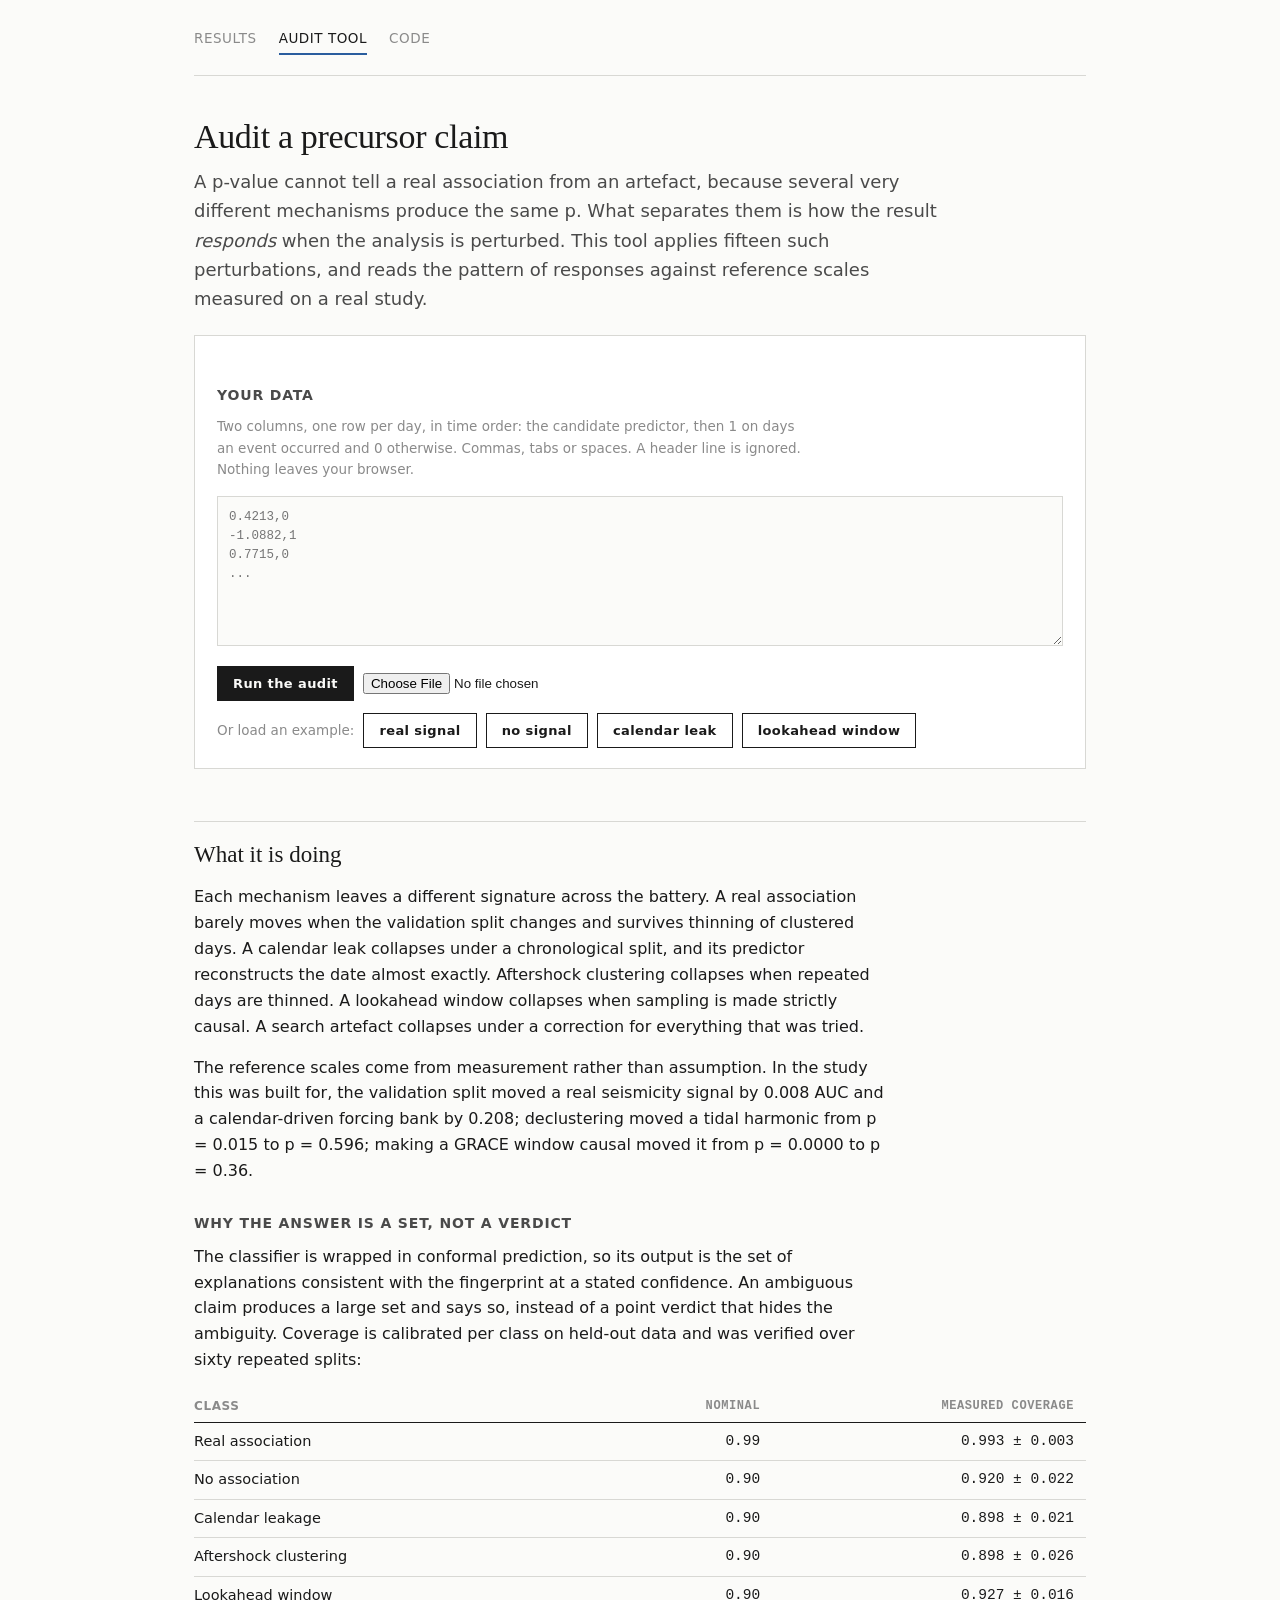
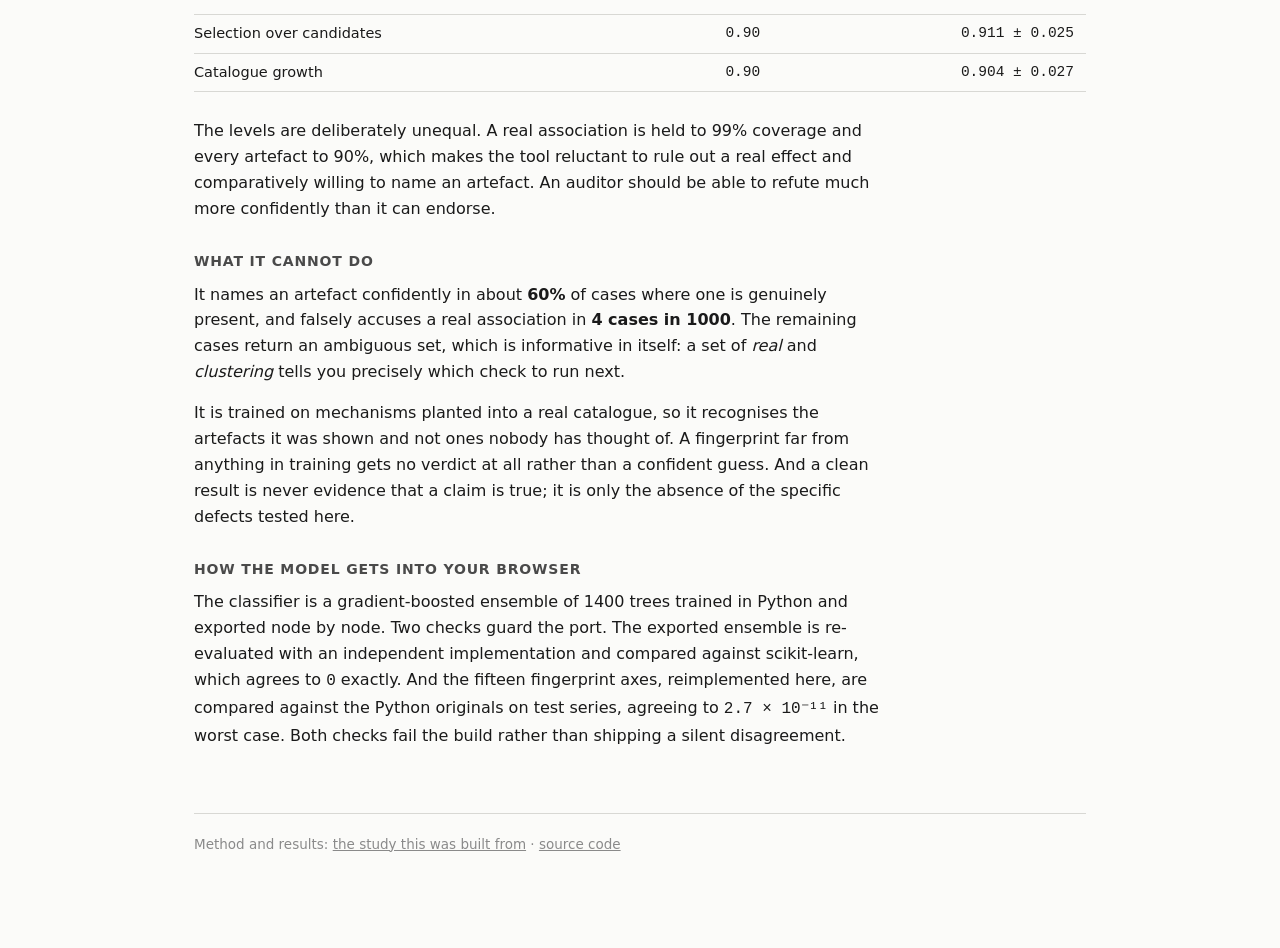
==== audit.html @ 1917dcf9 "Add the static site: results and a browser-based audit tool An orphan branch, so it carries none of " ====
<!doctype html>
<html lang="en">
<head>
<meta charset="utf-8">
<meta name="viewport" content="width=device-width, initial-scale=1">
<title>Audit a precursor claim</title>
<meta name="description" content="Fingerprint a candidate earthquake precursor against a battery of controlled perturbations, and read the answer as a calibrated conformal prediction set.">
<link rel="stylesheet" href="style.css">
</head>
<body>
<div class="wrap">

<header>
  <nav>
    <a href="./">Results</a>
    <a href="audit.html" aria-current="page">Audit tool</a>
    <a href="https://github.com/Aqshalikhsan/earthquake-forcing-bounds">Code</a>
  </nav>
</header>

<h1>Audit a precursor claim</h1>

<p class="lede">A p-value cannot tell a real association from an artefact,
because several very different mechanisms produce the same p. What separates
them is how the result <em>responds</em> when the analysis is perturbed. This
tool applies fifteen such perturbations, and reads the pattern of responses
against reference scales measured on a real study.</p>

<div class="panel">
  <h3>Your data</h3>
  <p class="note">Two columns, one row per day, in time order: the candidate
  predictor, then 1 on days an event occurred and 0 otherwise. Commas, tabs or
  spaces. A header line is ignored. Nothing leaves your browser.</p>
  <textarea id="data" spellcheck="false" placeholder="0.4213,0&#10;-1.0882,1&#10;0.7715,0&#10;..."></textarea>
  <div class="row">
    <button id="run">Run the audit</button>
    <input type="file" id="file" accept=".csv,.txt,.tsv">
  </div>
  <div class="row">
    <small>Or load an example:</small>
    <button class="ghost" data-example="real">real signal</button>
    <button class="ghost" data-example="null">no signal</button>
    <button class="ghost" data-example="calendar">calendar leak</button>
    <button class="ghost" data-example="lookahead">lookahead window</button>
  </div>
</div>

<div id="out"></div>

<h2>What it is doing</h2>

<p>Each mechanism leaves a different signature across the battery. A real
association barely moves when the validation split changes and survives
thinning of clustered days. A calendar leak collapses under a chronological
split, and its predictor reconstructs the date almost exactly. Aftershock
clustering collapses when repeated days are thinned. A lookahead window
collapses when sampling is made strictly causal. A search artefact collapses
under a correction for everything that was tried.</p>

<p>The reference scales come from measurement rather than assumption. In the
study this was built for, the validation split moved a real seismicity signal
by 0.008 AUC and a calendar-driven forcing bank by 0.208; declustering moved a
tidal harmonic from p = 0.015 to p = 0.596; making a GRACE window causal moved
it from p = 0.0000 to p = 0.36.</p>

<h3>Why the answer is a set, not a verdict</h3>

<p>The classifier is wrapped in conformal prediction, so its output is the set
of explanations consistent with the fingerprint at a stated confidence. An
ambiguous claim produces a large set and says so, instead of a point verdict
that hides the ambiguity. Coverage is calibrated per class on held-out data and
was verified over sixty repeated splits:</p>

<div class="scroll">
<table>
<thead><tr><th>Class</th><th class="n">Nominal</th><th class="n">Measured coverage</th></tr></thead>
<tbody>
<tr><td>Real association</td><td class="n">0.99</td><td class="n">0.993 ± 0.003</td></tr>
<tr><td>No association</td><td class="n">0.90</td><td class="n">0.920 ± 0.022</td></tr>
<tr><td>Calendar leakage</td><td class="n">0.90</td><td class="n">0.898 ± 0.021</td></tr>
<tr><td>Aftershock clustering</td><td class="n">0.90</td><td class="n">0.898 ± 0.026</td></tr>
<tr><td>Lookahead window</td><td class="n">0.90</td><td class="n">0.927 ± 0.016</td></tr>
<tr><td>Selection over candidates</td><td class="n">0.90</td><td class="n">0.911 ± 0.025</td></tr>
<tr><td>Catalogue growth</td><td class="n">0.90</td><td class="n">0.904 ± 0.027</td></tr>
</tbody>
</table>
</div>

<p>The levels are deliberately unequal. A real association is held to 99%
coverage and every artefact to 90%, which makes the tool reluctant to rule out
a real effect and comparatively willing to name an artefact. An auditor should
be able to refute much more confidently than it can endorse.</p>

<h3>What it cannot do</h3>

<p>It names an artefact confidently in about <strong>60%</strong> of cases
where one is genuinely present, and falsely accuses a real association in
<strong>4 cases in 1000</strong>. The remaining cases return an ambiguous set,
which is informative in itself: a set of <em>real</em> and <em>clustering</em>
tells you precisely which check to run next.</p>

<p>It is trained on mechanisms planted into a real catalogue, so it recognises
the artefacts it was shown and not ones nobody has thought of. A fingerprint
far from anything in training gets no verdict at all rather than a confident
guess. And a clean result is never evidence that a claim is true; it is only
the absence of the specific defects tested here.</p>

<h3>How the model gets into your browser</h3>

<p>The classifier is a gradient-boosted ensemble of 1400 trees trained in
Python and exported node by node. Two checks guard the port. The exported
ensemble is re-evaluated with an independent implementation and compared
against scikit-learn, which agrees to <span class="num">0</span> exactly. And
the fifteen fingerprint axes, reimplemented here, are compared against the
Python originals on test series, agreeing to
<span class="num">2.7 × 10⁻¹¹</span> in the worst case. Both checks fail the
build rather than shipping a silent disagreement.</p>

<footer>
  Method and results:
  <a href="./">the study this was built from</a> &middot;
  <a href="https://github.com/Aqshalikhsan/earthquake-forcing-bounds">source code</a>
</footer>

</div>
<script type="module" src="audit.js"></script>
</body>
</html>
---- style.css ----
/* Instrument-panel plainness: hairlines, tabular figures, no ornament.
   The palette is the one the paper's figures already use, so a reader moving
   between the two sees one object rather than two. */

:root {
  --ink: #1a1a1a;
  --ink-soft: #4a4a4a;
  --grey: #8a8a8a;
  --rule: #d8d8d4;
  --bg: #fbfbf9;
  --panel: #ffffff;
  --blue: #2a5d9e;
  --red: #b02a2a;
  --green: #2f6b4a;
  --band: #dbe3ee;
  --mono: ui-monospace, "SF Mono", "Cascadia Mono", Menlo, Consolas, monospace;
  --serif: Georgia, "Times New Roman", Times, serif;
  --sans: system-ui, -apple-system, "Segoe UI", Roboto, sans-serif;
}

@media (prefers-color-scheme: dark) {
  :root {
    --ink: #e8e8e4;
    --ink-soft: #b4b4ae;
    --grey: #8a8a86;
    --rule: #33332f;
    --bg: #16161a;
    --panel: #1d1d21;
    --blue: #6f9fd8;
    --red: #e0736d;
    --green: #63b189;
    --band: #26303d;
  }
}

* { box-sizing: border-box; }

body {
  margin: 0;
  background: var(--bg);
  color: var(--ink);
  font: 16px/1.62 var(--sans);
  -webkit-font-smoothing: antialiased;
}

.wrap { max-width: 940px; margin: 0 auto; padding: 0 24px 96px; }

header {
  border-bottom: 1px solid var(--rule);
  margin-bottom: 40px;
  padding: 28px 0 20px;
}

nav { display: flex; gap: 22px; font-size: 13.5px; letter-spacing: .04em;
      text-transform: uppercase; }
nav a { color: var(--grey); text-decoration: none; padding-bottom: 3px;
        border-bottom: 2px solid transparent; }
nav a:hover { color: var(--ink); }
nav a[aria-current] { color: var(--ink); border-bottom-color: var(--blue); }

h1 {
  font: 400 34px/1.22 var(--serif);
  margin: 30px 0 10px;
  letter-spacing: -.01em;
  text-wrap: balance;
}
h2 {
  font: 400 23px/1.3 var(--serif);
  margin: 52px 0 14px;
  padding-top: 18px;
  border-top: 1px solid var(--rule);
}
h3 { font: 600 14px/1.4 var(--sans); letter-spacing: .06em;
     text-transform: uppercase; color: var(--ink-soft); margin: 30px 0 10px; }

p { margin: 0 0 15px; max-width: 68ch; }
.lede { font-size: 18px; color: var(--ink-soft); max-width: 66ch; }
small, .note { font-size: 13.5px; color: var(--grey); }
a { color: var(--blue); }
code, .num { font-family: var(--mono); font-variant-numeric: tabular-nums; }

/* ------------------------------------------------------------- tables */
.scroll { overflow-x: auto; margin: 18px 0 26px; }
table { border-collapse: collapse; width: 100%; font-size: 14.5px; }
th, td { padding: 7px 12px 7px 0; text-align: left; vertical-align: top; }
th {
  font: 600 12px/1.4 var(--sans); letter-spacing: .05em;
  text-transform: uppercase; color: var(--grey);
  border-bottom: 1px solid var(--ink); white-space: nowrap;
}
td { border-bottom: 1px solid var(--rule); }
td.n, th.n { text-align: right; font-family: var(--mono);
             font-variant-numeric: tabular-nums; white-space: nowrap; }
tr.ref td { font-weight: 600; }
tr.ref td:first-child { color: var(--green); }

.tag { font: 600 11px/1 var(--sans); letter-spacing: .06em;
       text-transform: uppercase; padding: 4px 7px; border-radius: 2px;
       white-space: nowrap; }
.tag.null { background: var(--band); color: var(--ink); }
.tag.hit  { background: var(--green); color: #fff; }
.tag.gap  { background: transparent; color: var(--grey);
            box-shadow: inset 0 0 0 1px var(--rule); }

/* ------------------------------------------------------------- figures */
figure { margin: 26px 0 34px; }
figure img { width: 100%; height: auto; display: block;
             border: 1px solid var(--rule); background: #fff; }
figcaption { font-size: 13.5px; color: var(--grey); margin-top: 9px;
             max-width: 74ch; }

/* --------------------------------------------------------------- panels */
.panel { background: var(--panel); border: 1px solid var(--rule);
         padding: 20px 22px; margin: 22px 0; }
.grid2 { display: grid; grid-template-columns: 1fr 1fr; gap: 22px; }
@media (max-width: 720px) { .grid2 { grid-template-columns: 1fr; } }

textarea {
  width: 100%; min-height: 150px; font-family: var(--mono); font-size: 12.5px;
  line-height: 1.5; padding: 11px; border: 1px solid var(--rule);
  background: var(--bg); color: var(--ink); resize: vertical;
}
button {
  font: 600 13px/1 var(--sans); letter-spacing: .03em; padding: 10px 15px;
  border: 1px solid var(--ink); background: var(--ink); color: var(--bg);
  cursor: pointer;
}
button.ghost { background: transparent; color: var(--ink); }
button:disabled { opacity: .45; cursor: default; }
button:focus-visible, a:focus-visible, textarea:focus-visible {
  outline: 2px solid var(--blue); outline-offset: 2px;
}
.row { display: flex; gap: 9px; flex-wrap: wrap; align-items: center;
       margin-top: 12px; }

/* --------------------------------------------------------------- verdict */
.verdict { border-left: 3px solid var(--rule); padding: 4px 0 4px 16px;
           margin: 20px 0; }
.verdict h4 { font: 600 15px/1.4 var(--sans); margin: 0 0 5px; }
.verdict.artefact { border-left-color: var(--red); }
.verdict.artefact h4 { color: var(--red); }
.verdict.unclear { border-left-color: var(--grey); }
.verdict.clean { border-left-color: var(--green); }
.verdict.clean h4 { color: var(--green); }

.bar { position: relative; height: 6px; background: var(--band);
       margin-top: 5px; }
.bar > i { position: absolute; inset: 0 auto 0 0; background: var(--blue);
           display: block; }

footer { border-top: 1px solid var(--rule); margin-top: 64px; padding-top: 20px;
         font-size: 13.5px; color: var(--grey); }
footer a { color: var(--grey); }
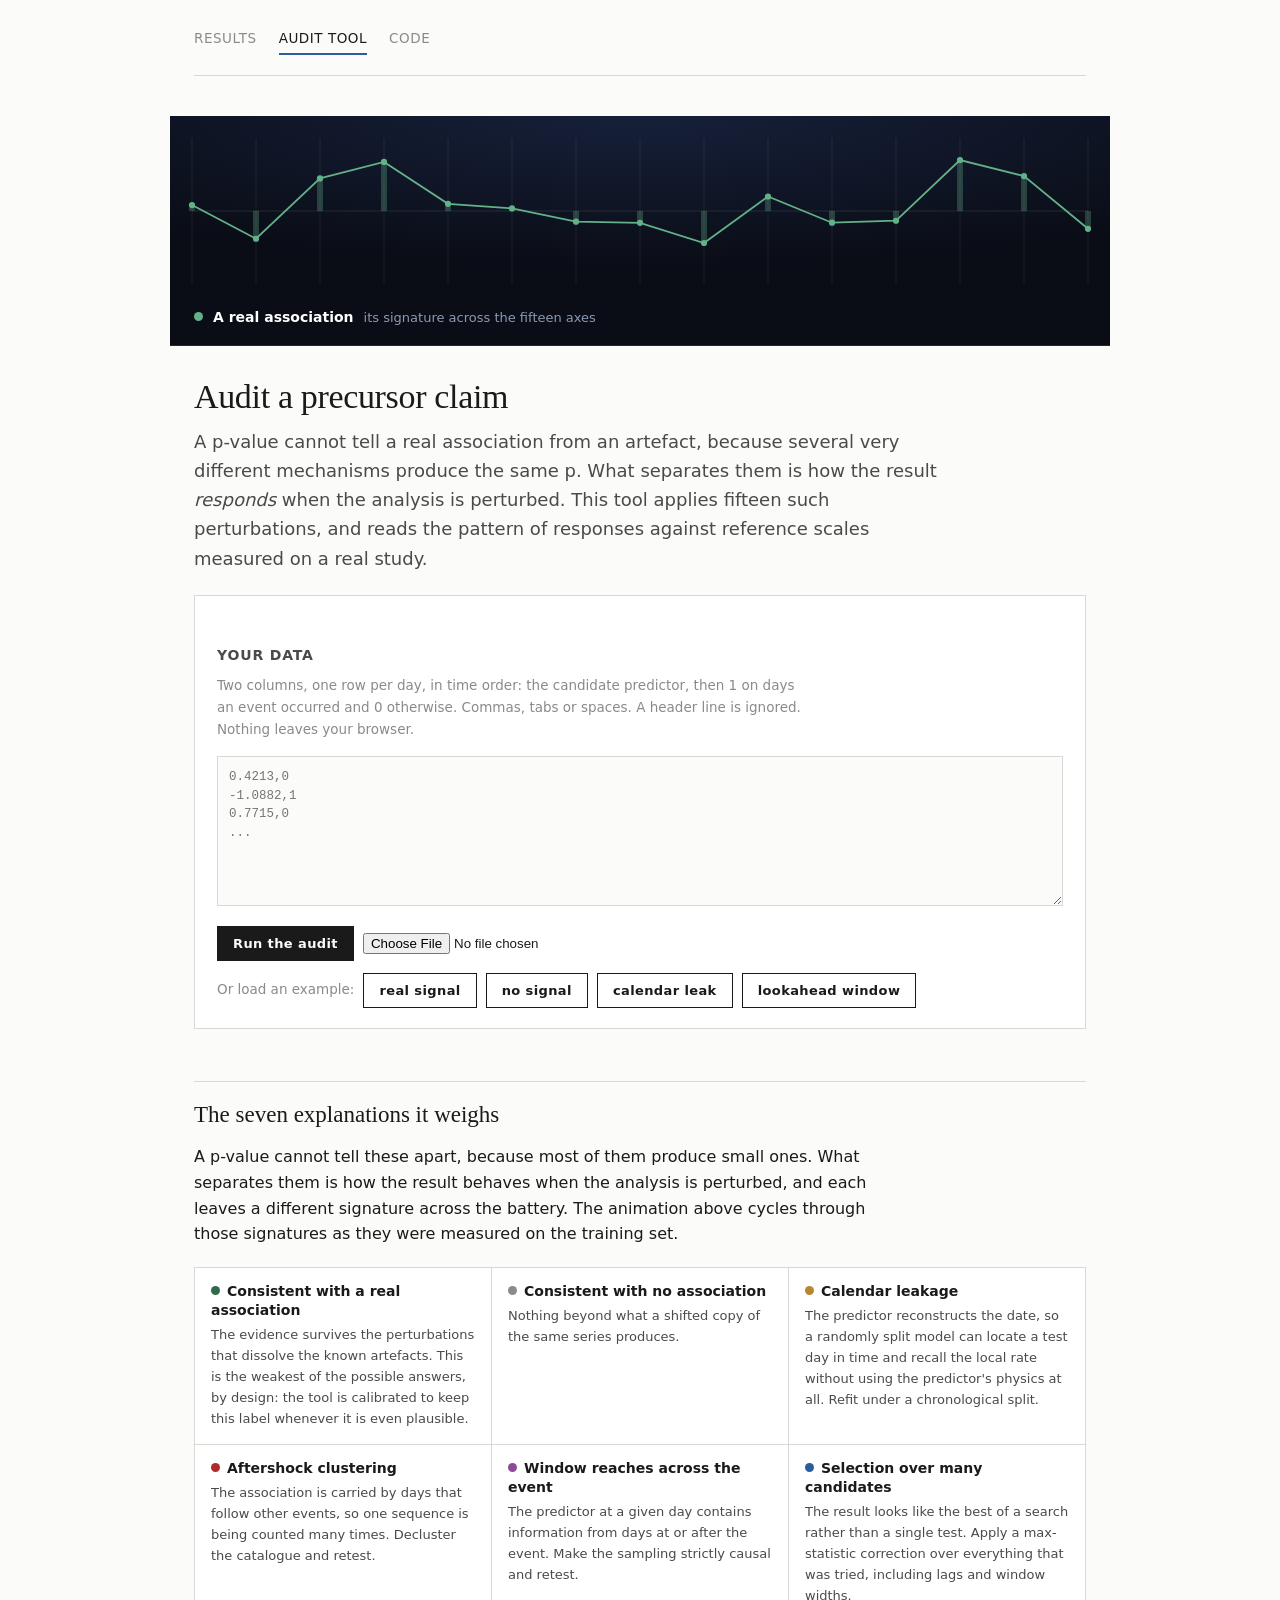
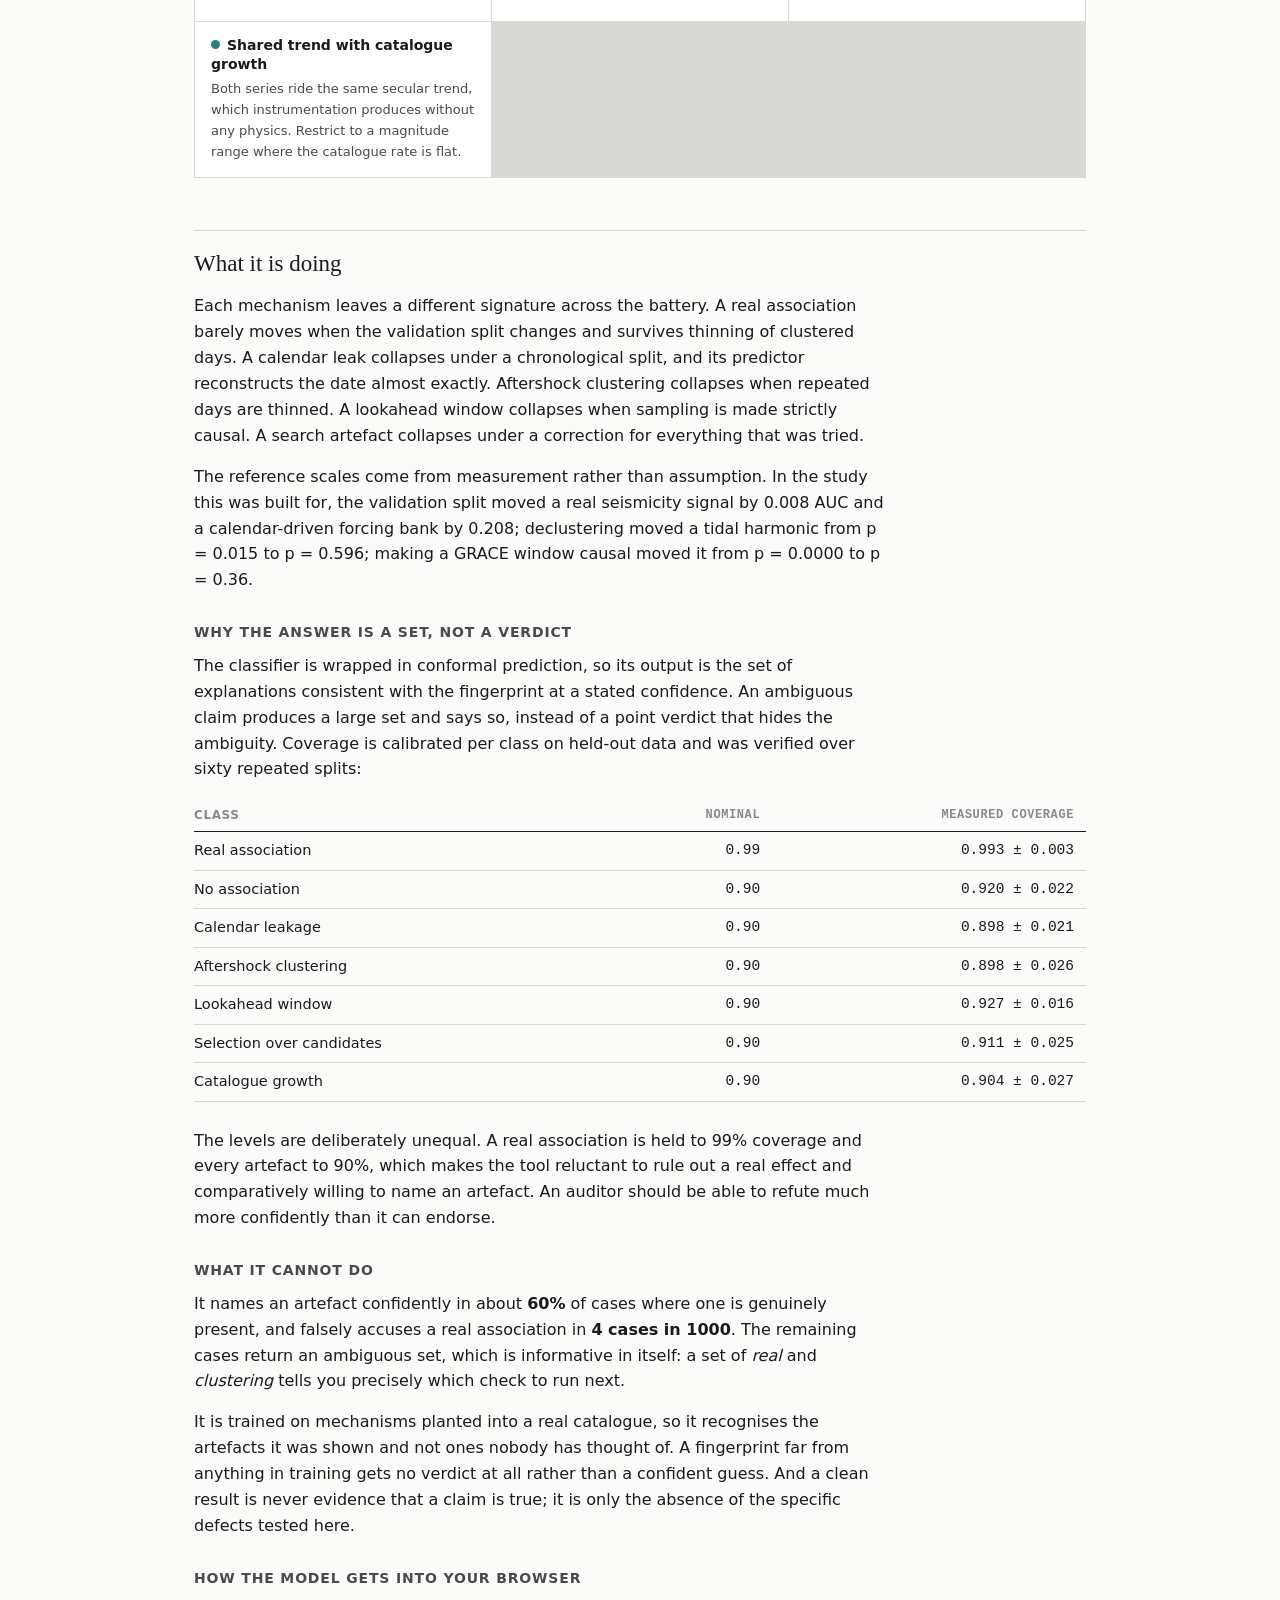
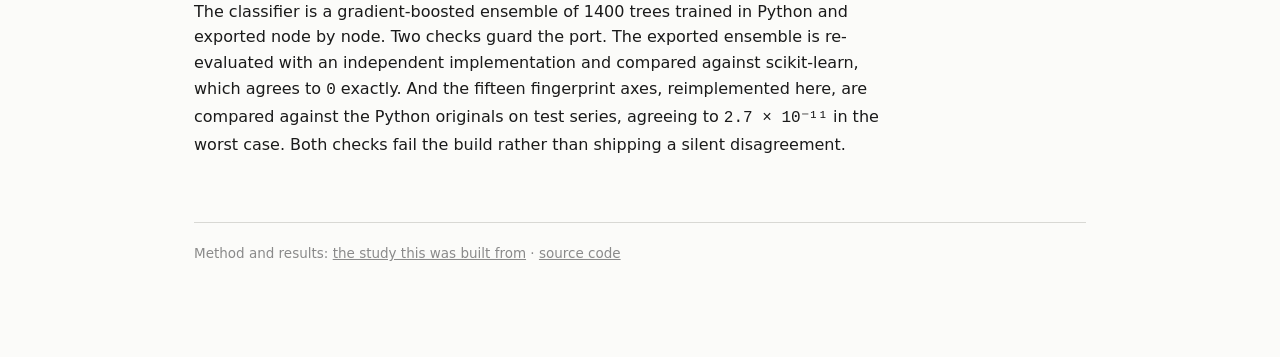
==== commit df275248: "Show the audit page what it is choosing between The tool returned numbers with nothing to read them " ====
--- a/audit.html
+++ b/audit.html
@@ -17,6 +17,11 @@
     <a href="https://github.com/Aqshalikhsan/earthquake-forcing-bounds">Code</a>
   </nav>
 </header>
+
+<section class="sig">
+  <canvas id="sig" aria-label="The signature of each mechanism across the fifteen diagnostic axes."></canvas>
+  <div class="sig-copy"><div class="sig-label" id="siglabel"></div></div>
+</section>
 
 <h1>Audit a precursor claim</h1>
 
@@ -46,6 +51,15 @@
 </div>
 
 <div id="out"></div>
+
+<h2>The seven explanations it weighs</h2>
+
+<p>A p-value cannot tell these apart, because most of them produce small ones.
+What separates them is how the result behaves when the analysis is perturbed,
+and each leaves a different signature across the battery. The animation above
+cycles through those signatures as they were measured on the training set.</p>
+
+<div class="mechs" id="mechs"></div>
 
 <h2>What it is doing</h2>
 
@@ -124,5 +138,13 @@
 
 </div>
 <script type="module" src="audit.js"></script>
+<script type="module">
+  import { mountBattery } from "./battery.js";
+  import { mountMechs } from "./audit.js";
+  const m = await (await fetch("audit_model.json")).json();
+  mountBattery(document.getElementById("sig"),
+               document.getElementById("siglabel"), m);
+  mountMechs(document.getElementById("mechs"));
+</script>
 </body>
 </html>
--- a/style.css
+++ b/style.css
@@ -151,3 +151,114 @@
 footer { border-top: 1px solid var(--rule); margin-top: 64px; padding-top: 20px;
          font-size: 13.5px; color: var(--grey); }
 footer a { color: var(--grey); }
+
+/* ============================================================== hero sky */
+/* The hero is always dark because it is a sky. Everything below follows the
+   visitor's theme; this one section commits, so its palette is literal. */
+
+.hero {
+  position: relative;
+  margin: 0 -24px 8px;
+  background: radial-gradient(120% 90% at 50% 0%, #16203a 0%, #0a0d16 62%);
+  overflow: hidden;
+  border-bottom: 1px solid #1e2740;
+}
+.hero canvas { display: block; width: 100%; height: 340px; }
+@media (max-width: 640px) { .hero canvas { height: 260px; } }
+
+.hero-copy {
+  position: absolute; inset: auto 0 0 0; padding: 0 24px 18px;
+  pointer-events: none;
+}
+.hero h1 { color: #f2f4f8; margin: 0 0 6px; font-size: 31px;
+           text-shadow: 0 2px 22px rgba(0,0,0,.75); }
+.hero .kicker {
+  font: 600 11.5px/1 var(--sans); letter-spacing: .16em;
+  text-transform: uppercase; color: #8fa6cc; margin-bottom: 12px;
+}
+.sky-readout {
+  min-height: 44px; color: #cfd8e8; font-size: 14px;
+  display: flex; align-items: baseline; gap: 12px; flex-wrap: wrap;
+}
+.sky-readout strong { color: #fff; font-weight: 600; }
+.sky-pa { font-family: var(--mono); color: #ffd79a; font-size: 15px;
+          font-variant-numeric: tabular-nums; }
+.sky-note, .sky-hint { color: #8c9ab4; font-size: 13px; }
+.sky-hint { max-width: 56ch; }
+
+/* ========================================================= hypothesis cards */
+.cards { display: grid; gap: 1px; background: var(--rule);
+         border: 1px solid var(--rule); margin: 22px 0 30px;
+         grid-template-columns: repeat(auto-fill, minmax(230px, 1fr)); }
+.card { background: var(--panel); padding: 15px 16px 16px; }
+.card .glyph { display: block; margin-bottom: 9px; }
+.card h4 { font: 600 14px/1.35 var(--sans); margin: 0 0 3px; }
+.card .p { font-family: var(--mono); font-size: 19px;
+           font-variant-numeric: tabular-nums; color: var(--ink); }
+.card .p.hit { color: var(--green); }
+.card .sub { font-size: 12.5px; color: var(--grey); margin-top: 2px; }
+.card.ref { background: color-mix(in srgb, var(--green) 7%, var(--panel)); }
+
+/* =========================================================== stress ladder */
+.ladder { margin: 22px 0 30px; }
+.ladder-row { display: grid; grid-template-columns: 200px 1fr 108px;
+              gap: 12px; align-items: center; padding: 5px 0;
+              border-bottom: 1px solid var(--rule); font-size: 13.5px; }
+.ladder-row:last-child { border-bottom: 0; }
+.ladder-bar { height: 9px; background: var(--band); position: relative; }
+.ladder-bar > i { display: block; height: 100%; background: var(--blue);
+                  width: 0; transition: width 1.1s cubic-bezier(.2,.7,.3,1); }
+.ladder-row.warm .ladder-bar > i { background: var(--red); }
+.ladder-val { font-family: var(--mono); text-align: right; color: var(--ink-soft);
+              font-variant-numeric: tabular-nums; }
+@media (max-width: 620px) {
+  .ladder-row { grid-template-columns: 1fr 84px; }
+  .ladder-bar { grid-column: 1 / -1; order: 3; }
+}
+
+/* ========================================================= audit page hero */
+.sig { margin: 0 -24px 10px; background:
+       radial-gradient(120% 100% at 50% 0%, #16203a 0%, #0a0d16 65%);
+       border-bottom: 1px solid #1e2740; overflow: hidden; }
+.sig canvas { display: block; width: 100%; height: 190px; }
+.sig-copy { padding: 0 24px 16px; }
+.sig-label { display: flex; align-items: baseline; gap: 10px; flex-wrap: wrap;
+             color: #cfd8e8; font-size: 14px; min-height: 22px; }
+.sig-label strong { color: #fff; font-weight: 600; }
+.sig-dot { width: 9px; height: 9px; border-radius: 50%; display: inline-block;
+           transform: translateY(-1px); }
+
+/* ==================================================== mechanism reference */
+.mechs { display: grid; gap: 1px; background: var(--rule);
+         border: 1px solid var(--rule); margin: 20px 0 30px;
+         grid-template-columns: repeat(auto-fill, minmax(258px, 1fr)); }
+.mech { background: var(--panel); padding: 14px 16px 15px; }
+.mech .dot { width: 9px; height: 9px; border-radius: 50%; display: inline-block;
+             margin-right: 7px; transform: translateY(-1px); }
+.mech h4 { font: 600 14px/1.35 var(--sans); margin: 0 0 4px; }
+.mech p { font-size: 13px; color: var(--ink-soft); margin: 0; max-width: none; }
+
+/* ============================================================ result plot */
+.prob { display: grid; grid-template-columns: 190px 1fr 58px; gap: 10px;
+        align-items: center; padding: 4px 0; font-size: 13.5px; }
+.prob-bar { height: 8px; background: var(--band); }
+.prob-bar > i { display: block; height: 100%; background: var(--blue); width: 0;
+                transition: width .5s cubic-bezier(.2,.7,.3,1); }
+.prob.inset .prob-bar > i { background: var(--green); }
+.prob-val { font-family: var(--mono); text-align: right; color: var(--ink-soft);
+            font-variant-numeric: tabular-nums; }
+
+.axis { padding: 9px 0; border-bottom: 1px solid var(--rule); }
+.axis:last-child { border-bottom: 0; }
+.axis-head { display: flex; justify-content: space-between; gap: 12px;
+             font-size: 13.5px; }
+.axis-head b { font-weight: 600; }
+.axis-head .v { font-family: var(--mono); font-variant-numeric: tabular-nums; }
+.axis-line { position: relative; height: 24px; margin-top: 3px; }
+.axis-line .rail { position: absolute; left: 0; right: 0; top: 11px; height: 2px;
+                   background: var(--band); }
+.axis-line .mk { position: absolute; top: 6px; width: 2px; height: 12px;
+                 background: var(--grey); opacity: .55; }
+.axis-line .me { position: absolute; top: 3px; width: 3px; height: 18px;
+                 background: var(--blue); }
+.axis-note { font-size: 12.5px; color: var(--grey); }
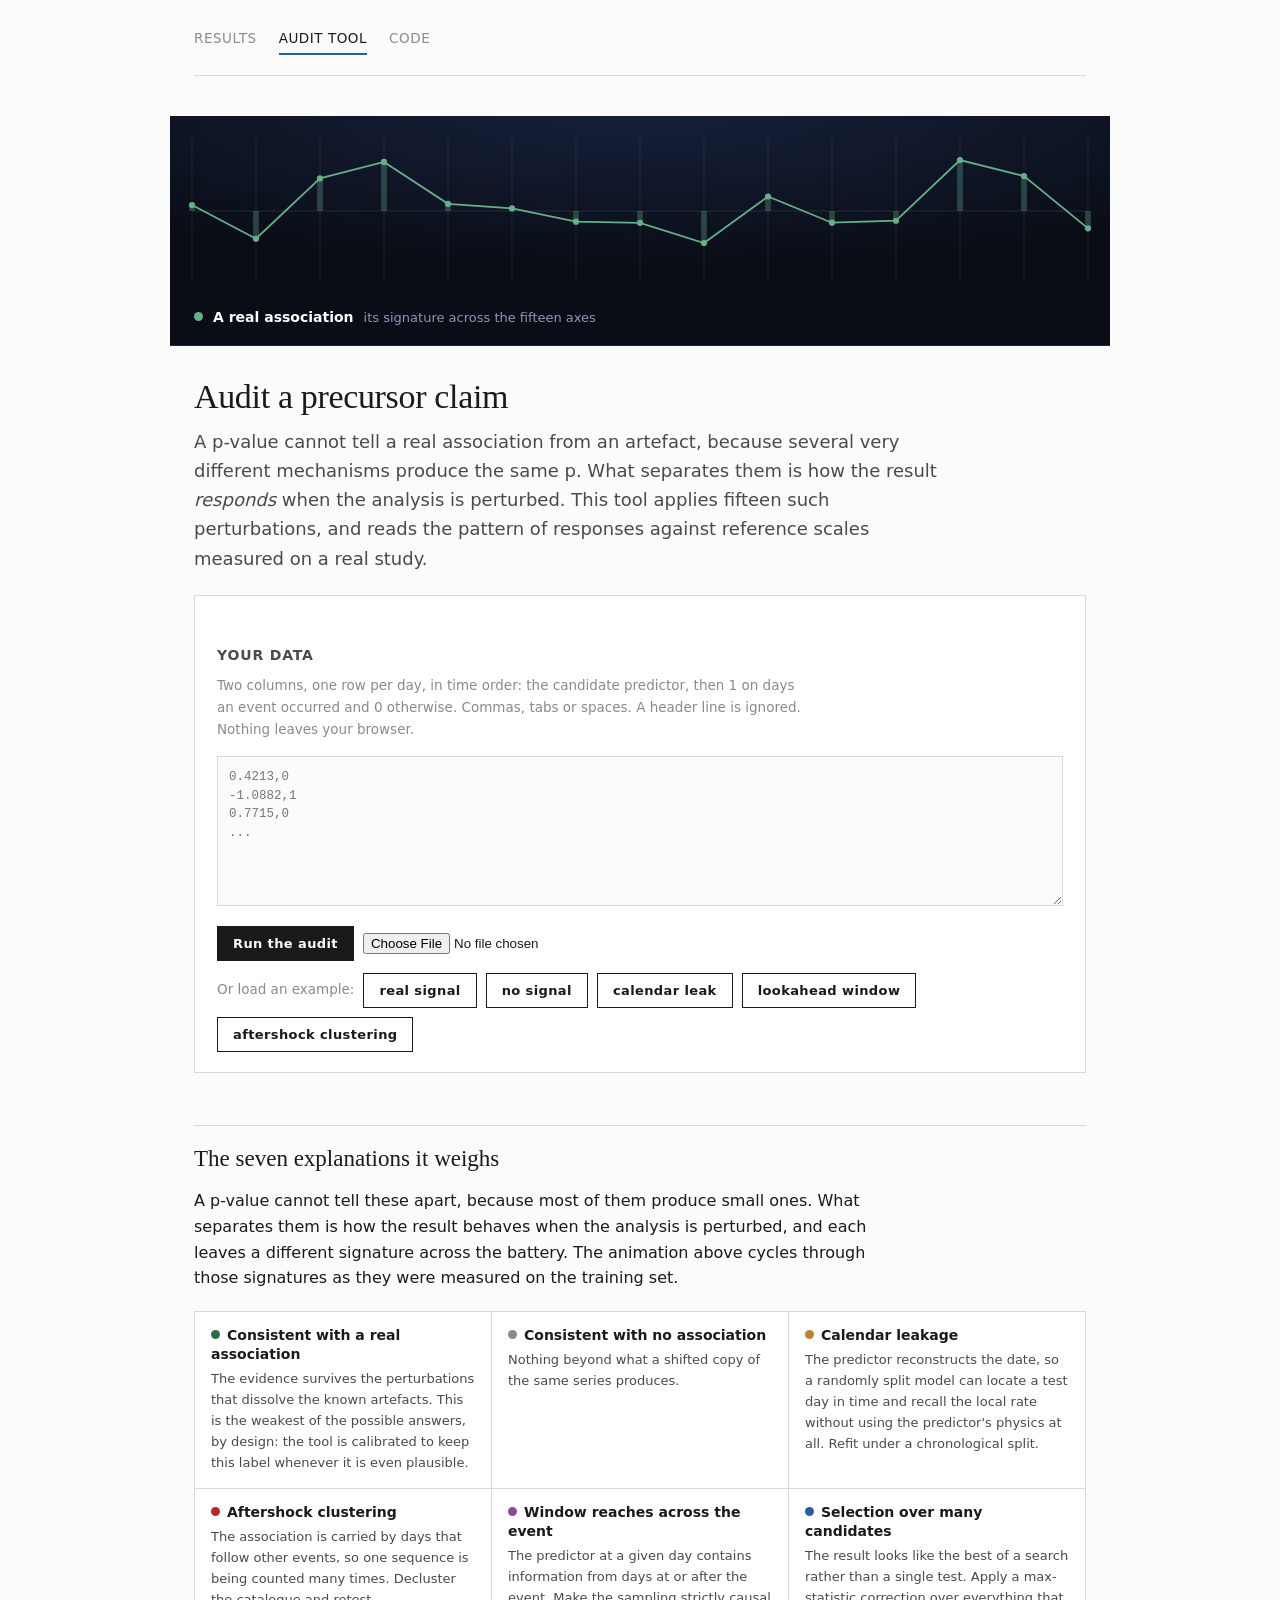
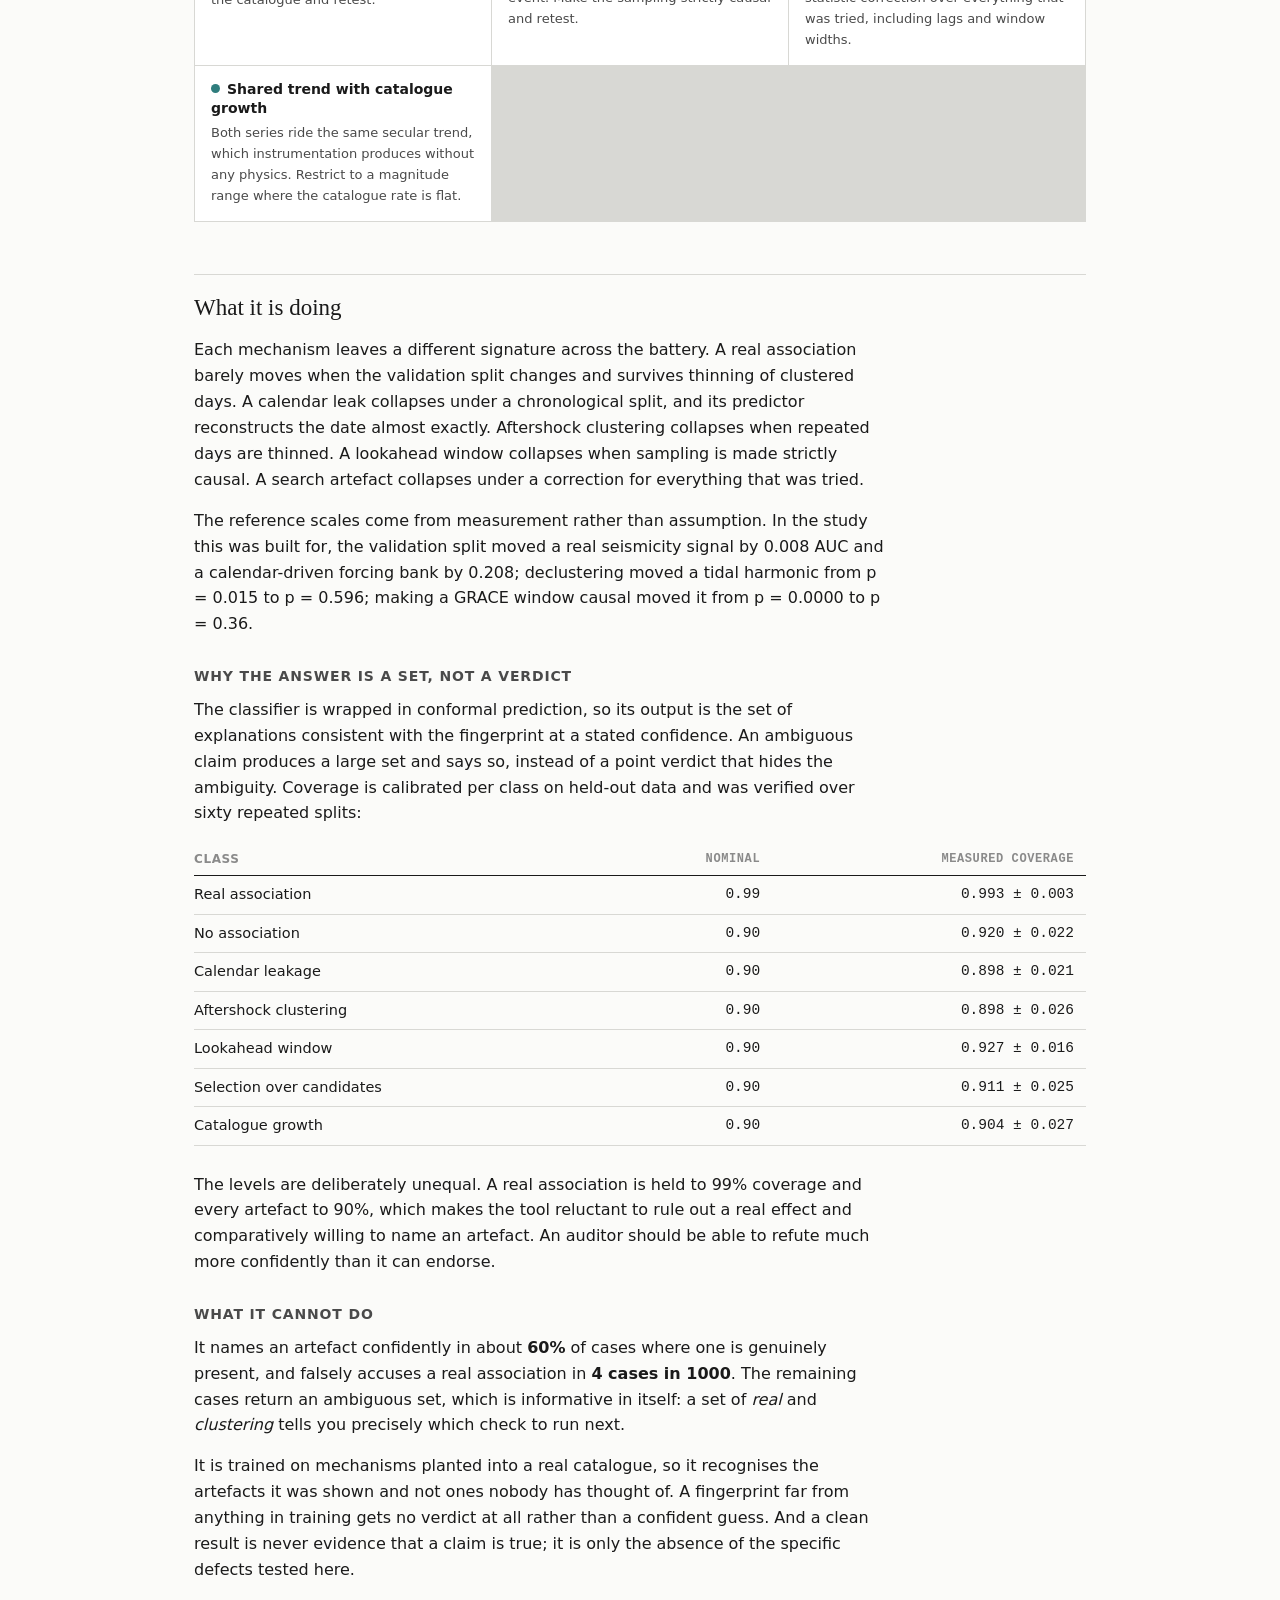
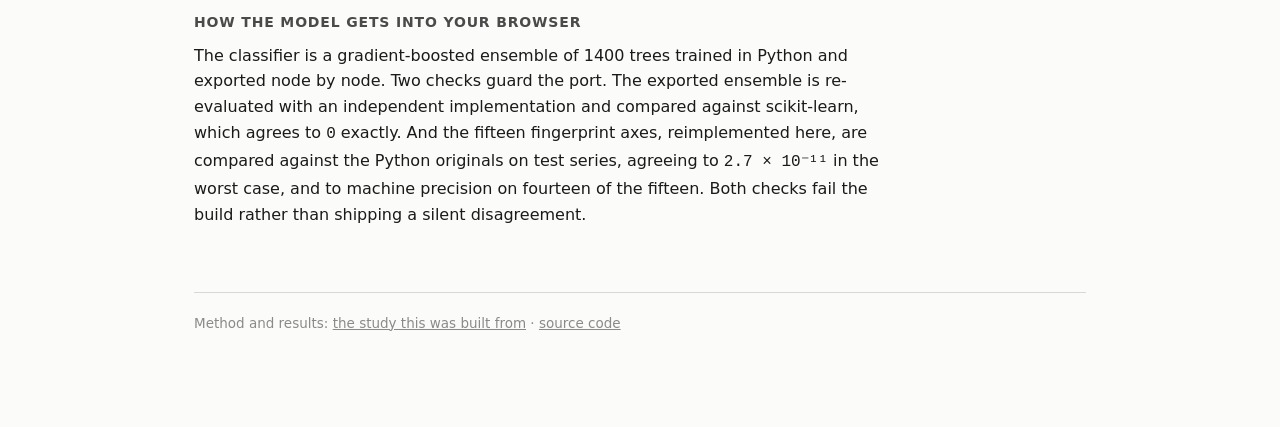
==== commit c075c8ca: "Stop the page freezing, and build the examples on the real catalogue Three faults, all of which show" ====
--- a/audit.html
+++ b/audit.html
@@ -47,6 +47,7 @@
     <button class="ghost" data-example="null">no signal</button>
     <button class="ghost" data-example="calendar">calendar leak</button>
     <button class="ghost" data-example="lookahead">lookahead window</button>
+    <button class="ghost" data-example="cluster">aftershock clustering</button>
   </div>
 </div>
 
@@ -127,7 +128,8 @@
 against scikit-learn, which agrees to <span class="num">0</span> exactly. And
 the fifteen fingerprint axes, reimplemented here, are compared against the
 Python originals on test series, agreeing to
-<span class="num">2.7 × 10⁻¹¹</span> in the worst case. Both checks fail the
+<span class="num">2.7 × 10⁻¹¹</span> in the worst case, and to machine
+precision on fourteen of the fifteen. Both checks fail the
 build rather than shipping a silent disagreement.</p>
 
 <footer>
@@ -139,12 +141,22 @@
 </div>
 <script type="module" src="audit.js"></script>
 <script type="module">
-  import { mountBattery } from "./battery.js";
-  import { mountMechs } from "./audit.js";
-  const m = await (await fetch("audit_model.json")).json();
-  mountBattery(document.getElementById("sig"),
-               document.getElementById("siglabel"), m);
-  mountMechs(document.getElementById("mechs"));
+  // Decoration must never take the tool down with it, so this whole block is
+  // isolated: if the model cannot be fetched or is an older cached bundle, the
+  // hero simply does not appear and the audit still runs.
+  try {
+    const { mountBattery } = await import("./battery.js");
+    const { mountMechs } = await import("./audit.js");
+    const r = await fetch("audit_model.json", { cache: "no-cache" });
+    const m = await r.json();
+    mountBattery(document.getElementById("sig"),
+                 document.getElementById("siglabel"), m);
+    mountMechs(document.getElementById("mechs"));
+  } catch (e) {
+    const sig = document.querySelector(".sig");
+    if (sig) sig.hidden = true;
+    console.warn("hero skipped:", e);
+  }
 </script>
 </body>
 </html>
